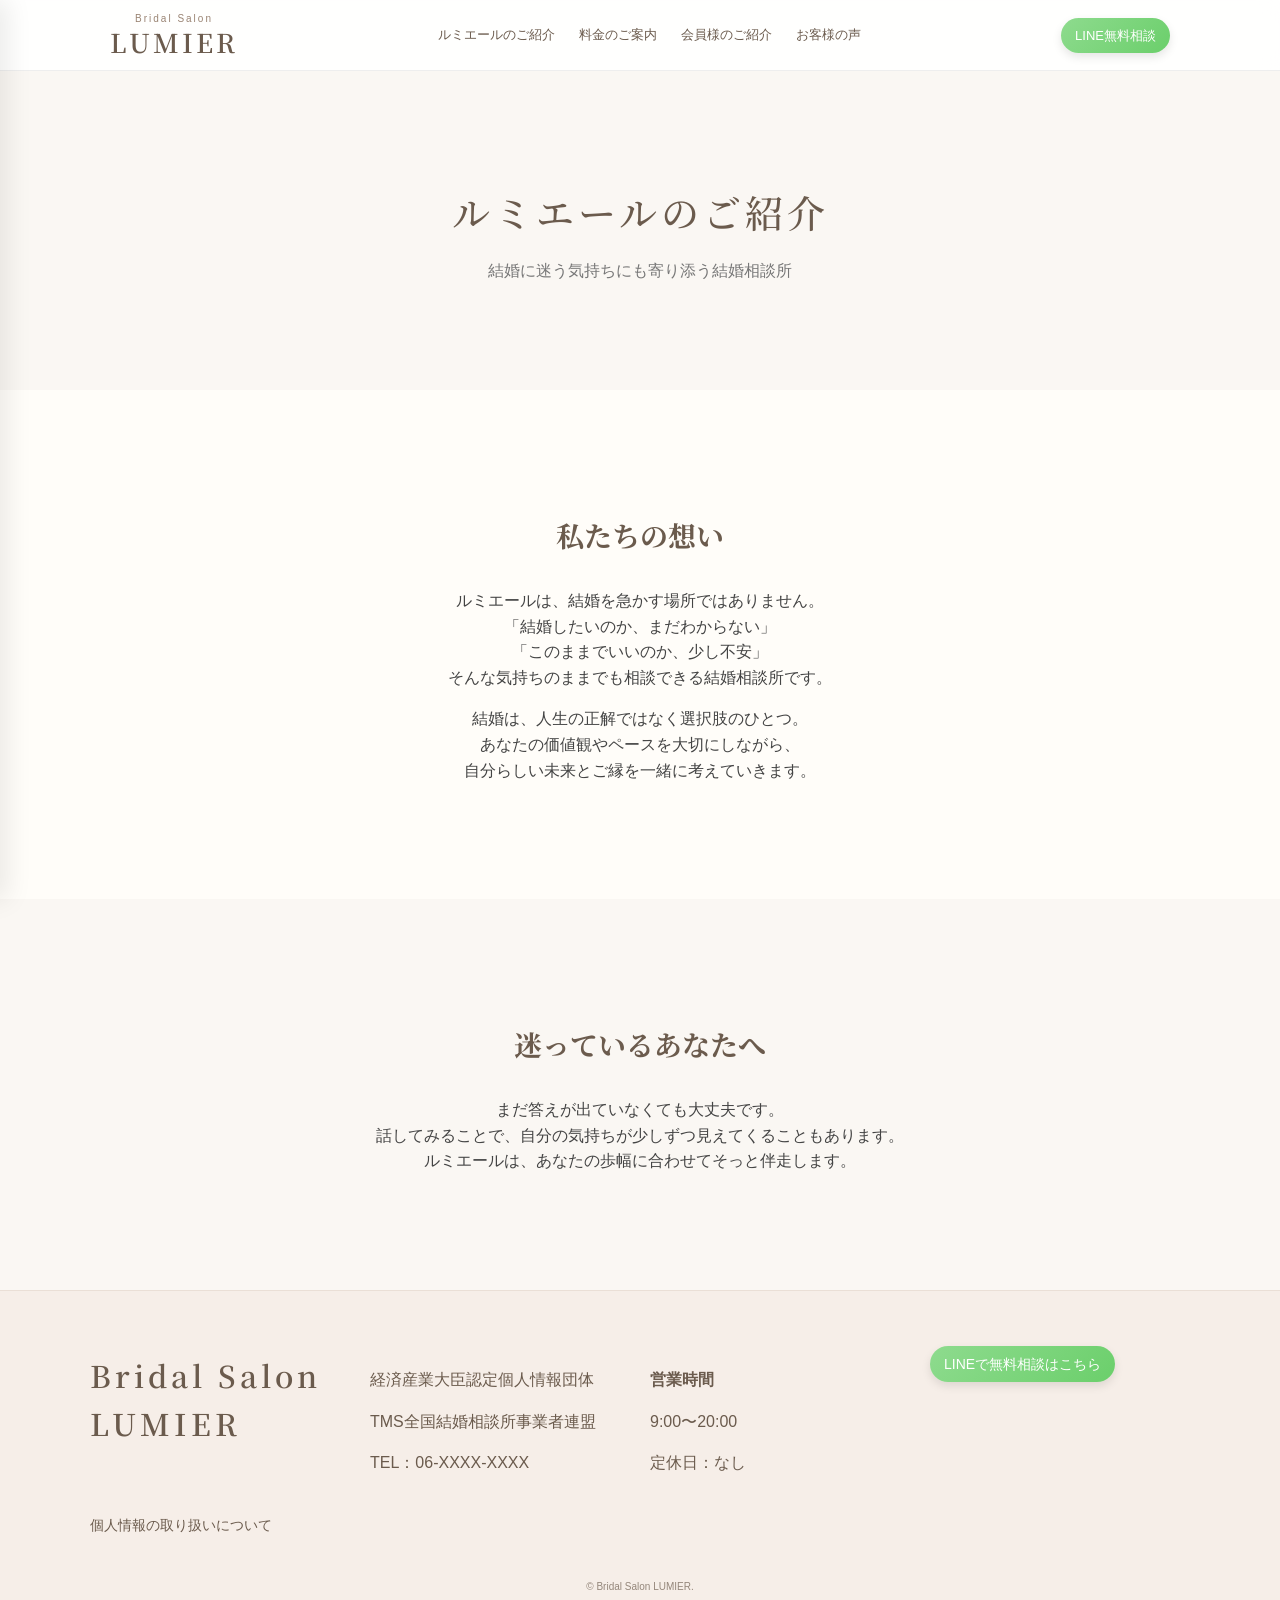
==== about/index.html @ 41b6f890 "Convert Rails app to static site" ====
<!DOCTYPE html>
<html lang="ja">
  <head>
    <meta charset="utf-8">
    <meta name="viewport" content="width=device-width, initial-scale=1">
    <title>ルミエールのご紹介 | Bridal Salon LUMIER</title>
    <meta name="description" content="Bridal Salon LUMIERの想いと、結婚に迷う気持ちにも寄り添うサポートをご紹介します。">
    <link rel="preconnect" href="https://fonts.googleapis.com">
    <link rel="preconnect" href="https://fonts.gstatic.com" crossorigin>
    <link href="https://fonts.googleapis.com/css2?family=Noto+Serif+JP:wght@400;600&family=Inter:wght@300;400;600&display=swap" rel="stylesheet">
    <link rel="stylesheet" href="/assets/styles.css">
  </head>
  <body>
    <header class="header">
      <div class="container">
        <button class="menu-toggle" id="menu-toggle" aria-label="メニューを開く">☰</button>
        <a href="/" class="logo"><span>Bridal Salon</span>LUMIER</a>
        <nav class="pc-nav" aria-label="メインナビゲーション">
          <a href="/about/">ルミエールのご紹介</a>
          <a href="/price/">料金のご案内</a>
          <a href="#">会員様のご紹介</a>
          <a href="#">お客様の声</a>
        </nav>
        <div class="header-right">
          <a href="https://line.me/R/ti/p/@214sfchk" class="line-btn" target="_blank" rel="noopener">LINE無料相談</a>
        </div>
      </div>
      <div class="overlay" id="overlay"></div>
      <nav class="mobile-nav" id="mobile-nav" aria-label="スマホメニュー">
        <button class="menu-close" id="menu-close" aria-label="メニューを閉じる">×</button>
        <a href="/about/">ルミエールのご紹介</a>
        <a href="/price/">料金のご案内</a>
        <a href="#">会員様のご紹介</a>
        <a href="#">お客様の声</a>
        <a href="https://line.me/R/ti/p/@214sfchk">LINE相談</a>
      </nav>
    </header>

    <main>
      <section class="page-hero">
        <h1>ルミエールのご紹介</h1>
        <p>結婚に迷う気持ちにも寄り添う結婚相談所</p>
      </section>

      <section>
        <h2>私たちの想い</h2>
        <p>
          ルミエールは、結婚を急かす場所ではありません。<br>
          「結婚したいのか、まだわからない」<br>
          「このままでいいのか、少し不安」<br>
          そんな気持ちのままでも相談できる結婚相談所です。
        </p>
        <p>
          結婚は、人生の正解ではなく選択肢のひとつ。<br>
          あなたの価値観やペースを大切にしながら、<br>
          自分らしい未来とご縁を一緒に考えていきます。
        </p>
      </section>

      <section class="gray">
        <h2>迷っているあなたへ</h2>
        <p>
          まだ答えが出ていなくても大丈夫です。<br>
          話してみることで、自分の気持ちが少しずつ見えてくることもあります。<br>
          ルミエールは、あなたの歩幅に合わせてそっと伴走します。
        </p>
      </section>
    </main>

    <footer class="footer">
      <div class="footer-container">
        <div class="footer-logo">Bridal Salon LUMIER</div>
        <div class="footer-info">
          <p>経済産業大臣認定個人情報団体</p>
          <p>TMS全国結婚相談所事業者連盟</p>
          <p>TEL：06-XXXX-XXXX</p>
        </div>
        <div class="footer-hours">
          <p><strong>営業時間</strong></p>
          <p>9:00〜20:00</p>
          <p>定休日：なし</p>
        </div>
        <div class="footer-line">
          <a href="https://line.me/R/ti/p/@214sfchk" class="line-btn" target="_blank" rel="noopener">LINEで無料相談はこちら</a>
        </div>
        <div class="footer-links">
          <a href="/privacy/">個人情報の取り扱いについて</a>
        </div>
      </div>
      <div class="footer-bottom">
        <small>© Bridal Salon LUMIER.</small>
      </div>
    </footer>
    <script src="/assets/site.js" defer></script>
  </body>
</html>
---- assets/styles.css ----
/* =====================
   ベース
===================== */
* {
  box-sizing: border-box;
}

body {
  margin: 0;
  font-family: "Helvetica Neue", Arial, sans-serif;
  color: #444;
  line-height: 1.6;
  background: #fffdf9;
  overflow-x: hidden;
}

a {
  text-decoration: none;
  color: inherit;
}

.text-chunk {
  display: inline-block;
}

/* =====================
   ヘッダー
===================== */
.header {
  position: fixed;
  top: 0;
  width: 100%;
  background: rgba(255,255,255,0.9);
  backdrop-filter: blur(10px);
  border-bottom: 1px solid #eee;
  z-index: 1000;
}

.container {
  max-width: 1100px;
  margin: 0 auto;
  display: flex;
  align-items: center;
  justify-content: space-between;
  height: 70px;
  padding: 0 20px;
}

/* ロゴ */
.logo {
  display: flex;
  flex-direction: column;
  align-items: center;
  font-family: "Noto Serif JP", "Yu Mincho", "Hiragino Mincho ProN", serif;
  font-size: 26px;
  font-weight: 600;
  letter-spacing: 3px;
  line-height: 1.1;
  color: #6b5b4d;
  white-space: nowrap;
}

.logo span {
  margin-bottom: 4px;
  font-family: "Helvetica Neue", Arial, sans-serif;
  font-size: 10px;
  font-weight: 500;
  letter-spacing: 2px;
  color: #9a8473;
}

/* PCナビ */
.pc-nav {
  display: flex;
}

.pc-nav a {
  margin: 0 12px;
  font-size: 13px;
  color: #6b5b4d;
  transition: 0.3s;
}

.pc-nav a:hover {
  color: #b89b74;
}

/* LINEボタン */
.line-btn {
  background: linear-gradient(135deg, #8edb8e, #6bcf6b);
  color: #fff;
  padding: 10px 14px;
  border-radius: 20px;
  font-size: 13px;
  box-shadow: 0 4px 10px rgba(0,0,0,0.1);
}

/* =====================
   ハンバーガー
===================== */
.menu-toggle {
  display: none;
  font-size: 26px;
  color: #6b5b4d;
  background: none;
  border: none;
  cursor: pointer;
}

/* =====================
   スマホメニュー
===================== */
.mobile-nav {
  position: fixed;
  top: 0;
  left: -260px;
  width: 260px;
  height: 100vh;
  background: #fffdf9;
  padding: 80px 20px;
  display: flex;
  flex-direction: column;
  gap: 20px;
  transition: 0.3s;
  z-index: 1001;
  box-shadow: 8px 0 24px rgba(0,0,0,0.08);
}

.mobile-nav a {
  font-size: 16px;
  color: #444;
}

.mobile-nav.active {
  left: 0;
}

/* 閉じるボタン */
.menu-close {
  position: absolute;
  top: 22px;
  right: 22px;
  width: 36px;
  height: 36px;
  border: none;
  background: none;
  color: #6b5b4d;
  font-size: 30px;
  line-height: 1;
  cursor: pointer;
}

/* 背景 */
.overlay {
  position: fixed;
  top: 0;
  left: 0;
  width: 100%;
  height: 100%;
  background: rgba(0,0,0,0.3);
  display: none;
  z-index: 1000;
}

.overlay.active {
  display: block;
}

/* =====================
   ヒーロー
===================== */
.hero {
  position: relative;
  height: calc(100vh - 70px);
  margin-top: 70px;
  display: flex;
  align-items: center;
  justify-content: center;
  text-align: center;
  color: #fff;
  overflow: hidden;
}

.hero::before {
  content: "";
  position: absolute;
  inset: 0;
  background: linear-gradient(
    90deg,
    rgba(255, 255, 255, 0.28),
    rgba(255, 255, 255, 0.08)
  );
  z-index: 1;
}

.hero::after {
  content: "";
  position: absolute;
  inset: 0;
  background-image: var(--hero-image);
  background-size: cover;
  background-position: center;
  filter: brightness(0.86) saturate(0.94);
  transform: scale(1.02);
  animation: heroImageGlow 2.8s ease-out forwards;
  z-index: 0;
}

.hero-content {
  position: relative;
  z-index: 2;
  padding: 40px;
  border-radius: 12px;
}

@keyframes heroImageGlow {
  from {
    filter: brightness(0.86) saturate(0.94);
    opacity: 0.88;
  }

  to {
    filter: brightness(1) saturate(1);
    opacity: 1;
  }
}

@media (prefers-reduced-motion: reduce) {
  .hero::after {
    animation: none;
  }
}

.hero h1 {
  font-family: 'Noto Serif JP', serif;
  font-size: 46px;
  font-weight: 500;
  letter-spacing: 6px;
  line-height: 1.6;
  margin-bottom: 10px;
  text-shadow: 0 3px 12px rgba(0,0,0,0.25);
}

.hero p {
  font-family: 'Noto Serif JP', serif;
  font-size: 18px;
  letter-spacing: 3px;
  margin-top: 20px;
  opacity: 0.95;
  text-shadow: 0 2px 8px rgba(0,0,0,0.25);
}

/* ボタン */
.btn {
  display: inline-block;
  margin-top: 30px;

  /* 透明感グラデーション */
  background: linear-gradient(135deg, rgba(255,182,193,0.7), rgba(255,220,230,0.7));

  color: #fff;
  padding: 12px 28px;
  border-radius: 999px;
  font-size: 16px;
  letter-spacing: 1px;

  /* ふんわり感 */
  backdrop-filter: blur(6px);
  border: 1px solid rgba(255,255,255,0.4);

  box-shadow: 0 8px 20px rgba(255,182,193,0.25);
  transition: 0.3s;
}

.btn:hover {
  transform: translateY(-2px);
  background: linear-gradient(135deg, rgba(255,182,193,0.9), rgba(255,220,230,0.9));
}

/* =====================
   セクション
===================== */
section {
  padding: 100px 20px;
  text-align: center;
}

.gray {
  background: #faf7f3;
}

h2 {
  font-family: 'Noto Serif JP', serif;
  font-size: 28px;
  margin-bottom: 30px;
  color: #6b5b4d;
}

/* =====================
   フロー
===================== */
.flow-container {
  display: grid;
  grid-template-columns: repeat(3, 1fr);
  gap: 30px;
  max-width: 1100px;
  margin: 0 auto;
}

.flow-item {
  background: #fff;
  padding: 16px 16px 25px;
  border-radius: 12px;
  box-shadow: 0 8px 20px rgba(0,0,0,0.05);
  text-align: left;
  overflow: hidden;
}

.flow-image {
  display: block;
  width: 100%;
  aspect-ratio: 16 / 10;
  object-fit: cover;
  border-radius: 10px;
  margin-bottom: 20px;
}

.flow-number {
  width: 36px;
  height: 36px;
  background: rgba(255, 182, 193, 0.8);
  color: #fff;
  border-radius: 50%;
  display: flex;
  align-items: center;
  justify-content: center;
  margin-bottom: 15px;
  font-weight: bold;
}

/* =====================
   フッター
===================== */
.footer {
  background: #f6eee8;
  color: #6b5b4d;
  padding: 60px 20px 20px;
  border-top: 1px solid #eadfd6;
}

.footer-container {
  display: grid;
  grid-template-columns: repeat(4, 1fr);
  gap: 20px;
  max-width: 1100px;
  margin: 0 auto;
}

.footer-logo {
  font-family: "Noto Serif JP", "Yu Mincho", "Hiragino Mincho ProN", serif;
  font-size: 30px;
  font-weight: 600;
  letter-spacing: 4px;
  color: #6b5b4d;
}

.footer p {
  color: #6b5b4d;
}

.footer a {
  color: #6b5b4d;
  font-size: 14px;
}

.footer .line-btn {
  color: #fff;
}

.footer-bottom {
  text-align: center;
  margin-top: 40px;
  font-size: 12px;
  color: #6b5b4d;
  opacity: 0.7;
}

/* =====================
   下層ページ
===================== */
.page-hero {
  padding: 150px 20px 90px;
  background: #faf7f3;
  text-align: center;
}

.page-hero h1 {
  font-family: 'Noto Serif JP', serif;
  font-size: 38px;
  font-weight: 500;
  color: #6b5b4d;
  letter-spacing: 4px;
  margin-bottom: 16px;
}

.page-hero p {
  color: #777;
  font-size: 16px;
}

/* =====================
   料金ページ
===================== */
.price-section {
  max-width: 900px;
  margin: 0 auto;
}

.price-lead {
  font-size: 17px;
  color: #555;
  margin-bottom: 18px;
}

.price-list {
  max-width: 640px;
  margin: 40px auto 0;
  background: #fff;
  border: 1px solid #eadfd6;
  border-radius: 14px;
  overflow: hidden;
  box-shadow: 0 8px 20px rgba(0,0,0,0.04);
}

.price-row {
  display: flex;
  justify-content: space-between;
  gap: 20px;
  padding: 18px 24px;
  border-bottom: 1px solid #eadfd6;
  text-align: left;
}

.price-row:last-child {
  border-bottom: none;
}

.price-row span {
  color: #6b5b4d;
}

.price-row strong {
  color: #c89b5c;
  font-size: 20px;
  white-space: nowrap;
}

.price-note {
  max-width: 640px;
  margin: 18px auto 0;
  color: #777;
  font-size: 13px;
  text-align: left;
}

.option-list {
  display: grid;
  grid-template-columns: repeat(3, 1fr);
  gap: 22px;
  max-width: 1000px;
  margin: 40px auto 0;
}

.option-item {
  background: #fff;
  border: 1px solid #eadfd6;
  border-radius: 14px;
  padding: 26px 22px;
  box-shadow: 0 8px 20px rgba(0,0,0,0.04);
}

.option-item h3 {
  color: #6b5b4d;
  margin-top: 0;
  margin-bottom: 12px;
}

.option-item p {
  color: #666;
  font-size: 14px;
}

.option-item strong {
  display: block;
  margin-top: 18px;
  color: #c89b5c;
  font-size: 20px;
}

/* =====================
   個人情報ページ
===================== */
.policy {
  max-width: 900px;
  margin: 0 auto;
  padding-top: 150px;
  text-align: left;
}

.policy h1,
.policy h2 {
  text-align: center;
}

.policy h1 {
  font-family: 'Noto Serif JP', serif;
  font-size: 34px;
  font-weight: 500;
  color: #6b5b4d;
  letter-spacing: 3px;
  margin: 0 0 48px;
}

.policy ul {
  padding-left: 1.4em;
}

.policy li {
  margin-bottom: 14px;
}

.policy hr {
  border: none;
  border-top: 1px solid #eadfd6;
  margin: 56px 0;
}

/* =====================
   レスポンシブ
===================== */
@media (max-width: 768px) {

  .menu-toggle {
    display: block;
  }

  .pc-nav {
    display: none;
  }

  .flow-container {
    grid-template-columns: 1fr;
  }

  .footer-container {
    grid-template-columns: 1fr;
    text-align: center;
  }

  .hero {
    height: calc(100vh - 70px);
  }

  .hero h1 {
    font-size: 28px;
  }

  .line-btn {
    font-size: 12px;
    padding: 6px 10px;
  }

  .page-hero {
    padding: 120px 20px 70px;
  }

  .page-hero h1 {
    font-size: 30px;
  }

  .price-row {
    flex-direction: column;
    gap: 6px;
  }

  .option-list {
    grid-template-columns: 1fr;
  }

  .policy {
    padding-top: 120px;
  }

  .policy h1 {
    font-size: 28px;
    letter-spacing: 2px;
    line-height: 1.5;
  }
}

@media (max-width: 768px) {
  body {
    line-height: 1.8;
  }

  .hero-content {
    padding: 24px 18px;
  }

  .hero h1 {
    font-size: 28px;
    letter-spacing: 3px;
    line-height: 1.5;
  }

  .hero p {
    font-size: 14px;
    letter-spacing: 1.5px;
    line-height: 1.8;
  }

  section {
    padding: 70px 20px;
  }

  h2 {
    font-size: 24px;
    line-height: 1.6;
  }

  section p {
    font-size: 15px;
    line-height: 1.9;
  }

  #about p {
    max-width: 340px;
    margin-right: auto;
    margin-left: auto;
  }

  .flow-item p {
    line-break: strict;
    overflow-wrap: break-word;
  }

  .page-hero h1 {
    font-size: 28px;
    letter-spacing: 2px;
    line-height: 1.5;
  }

  .page-hero p {
    font-size: 14px;
    line-height: 1.8;
  }
}
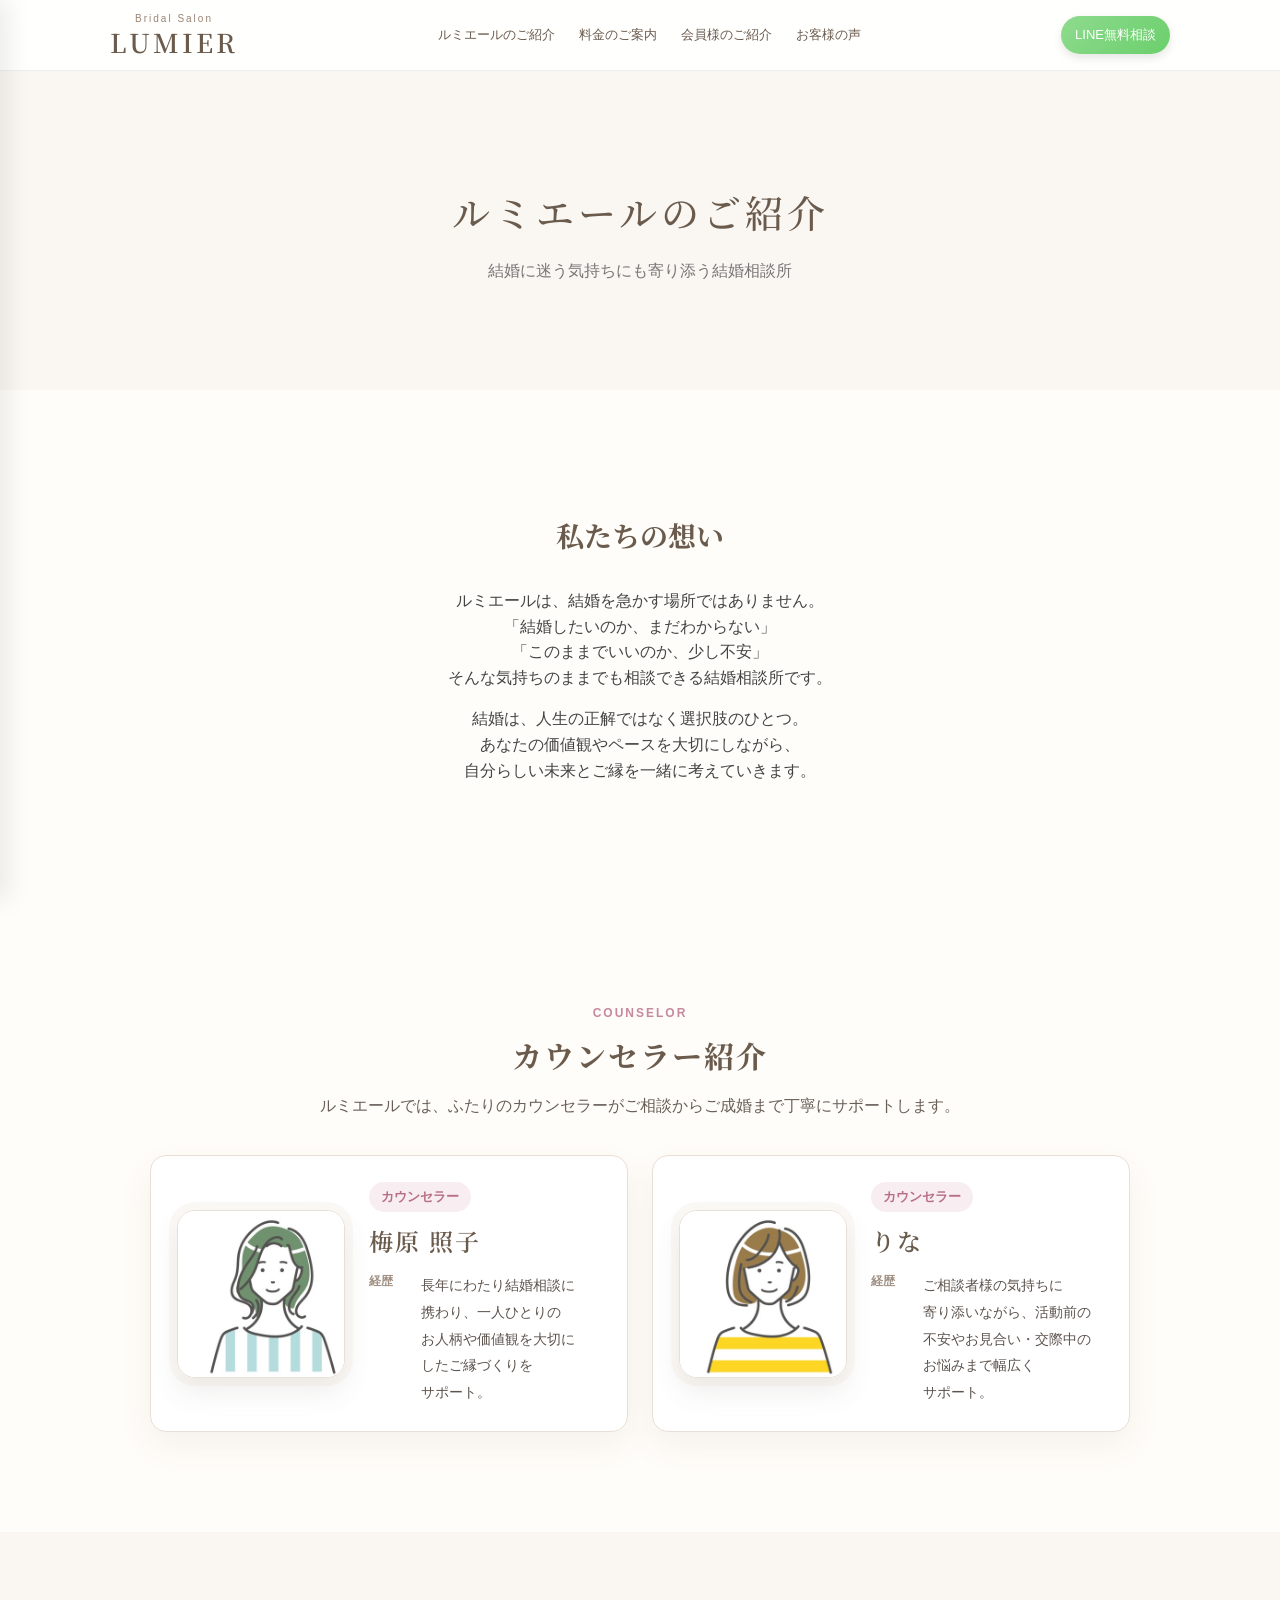
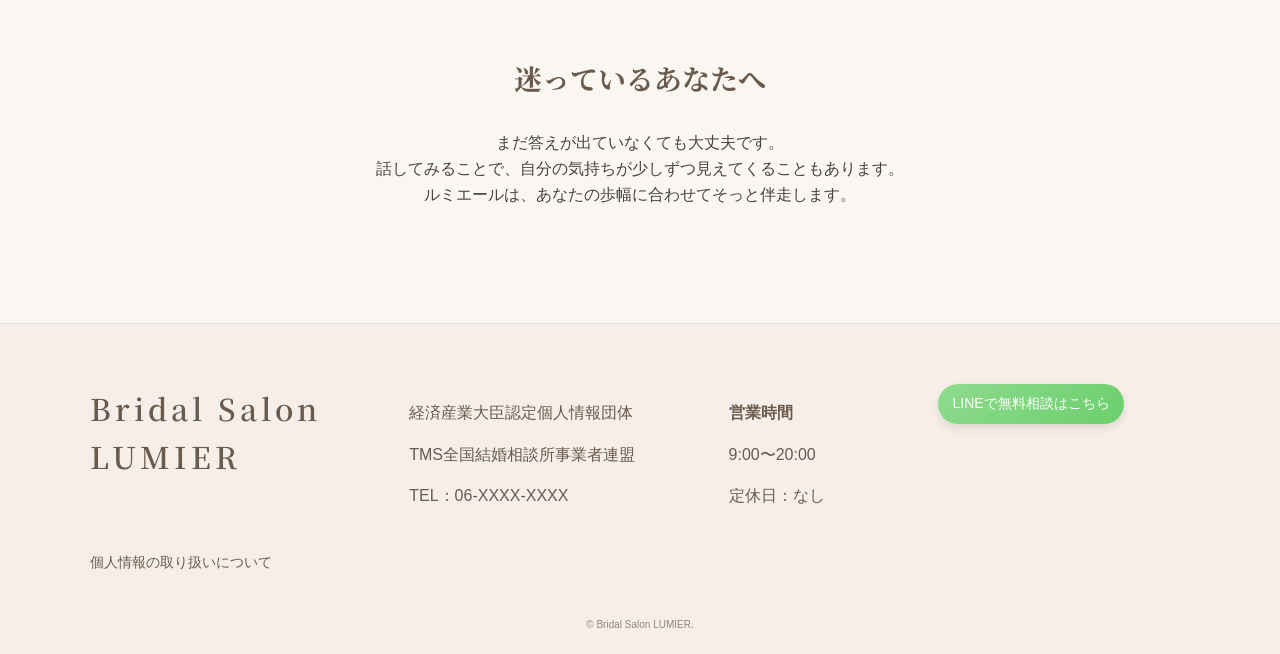
==== commit 40fda437: "index" ====
--- a/about/index.html
+++ b/about/index.html
@@ -18,8 +18,8 @@
         <nav class="pc-nav" aria-label="メインナビゲーション">
           <a href="/about/">ルミエールのご紹介</a>
           <a href="/price/">料金のご案内</a>
-          <a href="#">会員様のご紹介</a>
-          <a href="#">お客様の声</a>
+          <a href="/members/">会員様のご紹介</a>
+          <a href="/voices/">お客様の声</a>
         </nav>
         <div class="header-right">
           <a href="https://line.me/R/ti/p/@214sfchk" class="line-btn" target="_blank" rel="noopener">LINE無料相談</a>
@@ -30,8 +30,8 @@
         <button class="menu-close" id="menu-close" aria-label="メニューを閉じる">×</button>
         <a href="/about/">ルミエールのご紹介</a>
         <a href="/price/">料金のご案内</a>
-        <a href="#">会員様のご紹介</a>
-        <a href="#">お客様の声</a>
+        <a href="/members/">会員様のご紹介</a>
+        <a href="/voices/">お客様の声</a>
         <a href="https://line.me/R/ti/p/@214sfchk">LINE相談</a>
       </nav>
     </header>
@@ -39,7 +39,7 @@
     <main>
       <section class="page-hero">
         <h1>ルミエールのご紹介</h1>
-        <p>結婚に迷う気持ちにも寄り添う結婚相談所</p>
+        <p><span class="text-chunk">結婚に迷う気持ちにも寄り添う</span><span class="text-chunk">結婚相談所</span></p>
       </section>
 
       <section>
@@ -55,6 +55,44 @@
           あなたの価値観やペースを大切にしながら、<br>
           自分らしい未来とご縁を一緒に考えていきます。
         </p>
+      </section>
+
+      <section class="staff-section">
+        <div class="section-heading staff-heading">
+          <span class="section-kicker">Counselor</span>
+          <h2>カウンセラー紹介</h2>
+          <p>
+            <span class="text-chunk">ルミエールでは、ふたりのカウンセラーが</span><span class="text-chunk">ご相談からご成婚まで丁寧にサポートします。</span>
+          </p>
+        </div>
+        <div class="staff-grid">
+          <article class="staff-card">
+            <img src="/assets/images/members/female-03.jpg" alt="梅原照子" class="staff-photo">
+            <div class="staff-copy">
+              <p class="staff-role">カウンセラー</p>
+              <h3>梅原 照子</h3>
+              <dl class="staff-career">
+                <div>
+                  <dt>経歴</dt>
+                  <dd>長年にわたり結婚相談に携わり、一人ひとりのお人柄や価値観を大切にしたご縁づくりをサポート。</dd>
+                </div>
+              </dl>
+            </div>
+          </article>
+          <article class="staff-card">
+            <img src="/assets/images/members/female-01.jpg" alt="りな" class="staff-photo">
+            <div class="staff-copy">
+              <p class="staff-role">カウンセラー</p>
+              <h3>りな</h3>
+              <dl class="staff-career">
+                <div>
+                  <dt>経歴</dt>
+                  <dd>ご相談者様の気持ちに寄り添いながら、活動前の不安やお見合い・交際中のお悩みまで幅広くサポート。</dd>
+                </div>
+              </dl>
+            </div>
+          </article>
+        </div>
       </section>
 
       <section class="gray">
@@ -91,6 +129,6 @@
         <small>© Bridal Salon LUMIER.</small>
       </div>
     </footer>
-    <script src="/assets/site.js" defer></script>
+    <script src="../assets/site.js" defer></script>
   </body>
 </html>
--- a/assets/styles.css
+++ b/assets/styles.css
@@ -10,6 +10,8 @@
   font-family: "Helvetica Neue", Arial, sans-serif;
   color: #444;
   line-height: 1.6;
+  line-break: strict;
+  word-break: auto-phrase;
   background: #fffdf9;
   overflow-x: hidden;
 }
@@ -21,6 +23,11 @@
 
 .text-chunk {
   display: inline-block;
+}
+
+.text-keep {
+  display: inline-block;
+  white-space: nowrap;
 }
 
 /* =====================
@@ -85,13 +92,23 @@
   color: #b89b74;
 }
 
+.pc-nav a[aria-current="page"] {
+  color: #c68a9d;
+  font-weight: 600;
+}
+
 /* LINEボタン */
 .line-btn {
+  display: inline-flex;
+  align-items: center;
+  justify-content: center;
   background: linear-gradient(135deg, #8edb8e, #6bcf6b);
   color: #fff;
   padding: 10px 14px;
   border-radius: 20px;
   font-size: 13px;
+  line-height: 1.4;
+  white-space: nowrap;
   box-shadow: 0 4px 10px rgba(0,0,0,0.1);
 }
 
@@ -131,6 +148,11 @@
   color: #444;
 }
 
+.mobile-nav a[aria-current="page"] {
+  color: #c68a9d;
+  font-weight: 600;
+}
+
 .mobile-nav.active {
   left: 0;
 }
@@ -263,6 +285,7 @@
   border-radius: 999px;
   font-size: 16px;
   letter-spacing: 1px;
+  white-space: nowrap;
 
   /* ふんわり感 */
   backdrop-filter: blur(6px);
@@ -350,8 +373,8 @@
 
 .footer-container {
   display: grid;
-  grid-template-columns: repeat(4, 1fr);
-  gap: 20px;
+  grid-template-columns: 1.35fr 1.35fr 0.85fr 1.15fr;
+  gap: 24px;
   max-width: 1100px;
   margin: 0 auto;
 }
@@ -371,6 +394,14 @@
 .footer a {
   color: #6b5b4d;
   font-size: 14px;
+}
+
+.footer-links {
+  grid-column: 1 / -1;
+}
+
+.footer-links a {
+  white-space: nowrap;
 }
 
 .footer .line-btn {
@@ -406,6 +437,108 @@
 .page-hero p {
   color: #777;
   font-size: 16px;
+}
+
+/* =====================
+   ルミエールのご紹介
+===================== */
+.staff-section {
+  background: #fffdf9;
+  text-align: left;
+}
+
+.section-heading.staff-heading {
+  max-width: 980px;
+  text-align: center;
+}
+
+.staff-heading p {
+  margin: 12px 0 0;
+  color: #6a5f58;
+  line-height: 1.9;
+}
+
+.staff-grid {
+  display: grid;
+  grid-template-columns: repeat(2, minmax(0, 1fr));
+  gap: 24px;
+  max-width: 980px;
+  margin: 0 auto;
+}
+
+.staff-card {
+  display: grid;
+  grid-template-columns: 168px minmax(0, 1fr);
+  gap: 24px;
+  align-items: center;
+  padding: 26px;
+  background: #fff;
+  border: 1px solid #eadfd6;
+  border-radius: 16px;
+  box-shadow: 0 14px 34px rgba(107, 91, 77, 0.07);
+}
+
+.staff-photo {
+  display: block;
+  width: 168px;
+  aspect-ratio: 1;
+  object-fit: cover;
+  object-position: center;
+  border: 1px solid #eadfd6;
+  border-radius: 18px;
+  box-shadow:
+    0 14px 28px rgba(107, 91, 77, 0.1),
+    0 0 0 8px rgba(250, 247, 243, 0.72);
+}
+
+.staff-copy {
+  min-width: 0;
+}
+
+.staff-role {
+  display: inline-flex;
+  align-items: center;
+  min-height: 30px;
+  margin: 0 0 10px;
+  padding: 4px 12px;
+  background: #f8edf1;
+  border-radius: 999px;
+  color: #b66f84;
+  font-size: 13px;
+  font-weight: 600;
+}
+
+.staff-copy h3 {
+  margin: 0 0 12px;
+  color: #6b5b4d;
+  font-family: 'Noto Serif JP', serif;
+  font-size: 24px;
+  font-weight: 600;
+  letter-spacing: 2px;
+}
+
+.staff-career {
+  margin: 0;
+}
+
+.staff-career div {
+  display: grid;
+  grid-template-columns: 42px minmax(0, 1fr);
+  gap: 10px;
+  align-items: start;
+}
+
+.staff-career dt {
+  color: #a08f82;
+  font-size: 12px;
+  font-weight: 600;
+}
+
+.staff-career dd {
+  margin: 0;
+  color: #5d534d;
+  font-size: 14px;
+  line-height: 1.9;
 }
 
 /* =====================
@@ -498,6 +631,641 @@
 }
 
 /* =====================
+   お客様の声
+===================== */
+.voices-section {
+  padding-top: 70px;
+  text-align: left;
+}
+
+.voices-layout {
+  display: grid;
+  grid-template-columns: minmax(0, 1fr) 260px;
+  gap: 34px;
+  max-width: 1040px;
+  margin: 0 auto;
+  align-items: start;
+}
+
+.voices-main {
+  min-width: 0;
+}
+
+.voices-title {
+  position: relative;
+  margin-bottom: 6px;
+  padding: 0 0 22px 22px;
+  background: none;
+  border-bottom: 1px solid #eadfd6;
+  color: #6b5b4d;
+}
+
+.voices-title::before {
+  content: "";
+  position: absolute;
+  top: 4px;
+  left: 0;
+  width: 4px;
+  height: calc(100% - 24px);
+  min-height: 48px;
+  background: linear-gradient(180deg, #c68a9d, #c59a70);
+  border-radius: 999px;
+}
+
+.voices-title h2 {
+  margin: 6px 0 0;
+  color: #6b5b4d;
+  font-size: 30px;
+  letter-spacing: 2px;
+  line-height: 1.45;
+}
+
+.voices-title-mark {
+  display: inline-block;
+  color: #c68a9d;
+  font-family: "Inter", "Helvetica Neue", Arial, sans-serif;
+  font-size: 12px;
+  font-weight: 600;
+  letter-spacing: 2px;
+  line-height: 1;
+  text-transform: uppercase;
+}
+
+.voice-item {
+  display: grid;
+  grid-template-columns: 136px minmax(0, 1fr);
+  gap: 30px;
+  padding: 34px 0;
+  border-bottom: 1px dotted #d8cfc8;
+}
+
+.voice-item:last-child {
+  border-bottom: none;
+}
+
+.voice-photo {
+  display: block;
+  width: 136px;
+  aspect-ratio: 1;
+  object-fit: contain;
+  object-position: center;
+  background: #fff;
+  border: 1px solid #eadfd6;
+  border-radius: 24px;
+  padding: 12px;
+  box-shadow:
+    0 14px 28px rgba(107, 91, 77, 0.08),
+    0 0 0 8px rgba(250, 247, 243, 0.72);
+}
+
+.voice-body h3 {
+  margin: 0 0 8px;
+  color: #2f2a26;
+  font-size: 20px;
+  line-height: 1.4;
+}
+
+.voice-body p {
+  margin: 0 0 8px;
+  color: #333;
+  font-size: 15px;
+  line-height: 1.9;
+}
+
+.voices-side {
+  position: sticky;
+  top: 96px;
+}
+
+.side-banner,
+.side-consult,
+.side-trust,
+.side-number {
+  display: block;
+  margin-bottom: 14px;
+  border: 1px solid #efc9d5;
+  background: #fff;
+}
+
+.side-banner {
+  padding: 18px 20px;
+  background: linear-gradient(90deg, #f091b3, #fff5f8);
+  color: #c35f84;
+  font-family: 'Noto Serif JP', serif;
+  font-weight: 600;
+  letter-spacing: 1px;
+}
+
+.side-consult {
+  padding: 20px;
+  background: linear-gradient(135deg, #fff8fb, #f5d6e0);
+  color: #c35f84;
+  text-align: center;
+  font-weight: 700;
+}
+
+.side-consult span {
+  display: block;
+  color: #8a776a;
+  font-size: 12px;
+  font-weight: 400;
+}
+
+.side-trust {
+  padding: 24px 18px;
+  border-color: #eadfd6;
+  color: #6b5b4d;
+  text-align: center;
+}
+
+.side-trust p {
+  margin: 0 0 8px;
+  font-size: 12px;
+}
+
+.side-trust strong {
+  display: block;
+  font-size: 15px;
+  line-height: 1.5;
+}
+
+.side-number {
+  padding: 14px 16px;
+  color: #2f2a26;
+  text-align: center;
+  font-family: 'Noto Serif JP', serif;
+  font-size: 18px;
+  font-weight: 600;
+}
+
+.side-number span {
+  display: block;
+  color: #c35f84;
+  font-family: "Helvetica Neue", Arial, sans-serif;
+  font-size: 12px;
+  font-weight: 400;
+}
+
+/* =====================
+   会員様のご紹介
+===================== */
+.members-hero {
+  padding: 150px 20px 88px;
+  background:
+    linear-gradient(135deg, rgba(255, 246, 249, 0.96), rgba(250, 247, 243, 0.9)),
+    radial-gradient(circle at 84% 18%, rgba(197, 154, 112, 0.22), transparent 34%),
+    radial-gradient(circle at 10% 85%, rgba(198, 138, 157, 0.18), transparent 32%);
+  text-align: left;
+}
+
+.members-hero-inner {
+  display: grid;
+  grid-template-columns: minmax(0, 1fr) 360px;
+  gap: 44px;
+  max-width: 1100px;
+  margin: 0 auto;
+  align-items: center;
+}
+
+.members-hero-copy h1 {
+  margin: 8px 0 18px;
+  color: #6b5b4d;
+  font-family: 'Noto Serif JP', serif;
+  font-size: 42px;
+  font-weight: 500;
+  letter-spacing: 4px;
+  line-height: 1.35;
+}
+
+.members-hero-copy p {
+  max-width: 620px;
+  margin: 0;
+  color: #5f5650;
+  font-size: 16px;
+  line-height: 2;
+}
+
+.section-kicker {
+  display: inline-block;
+  color: #c68a9d;
+  font-family: "Inter", "Helvetica Neue", Arial, sans-serif;
+  font-size: 12px;
+  font-weight: 600;
+  letter-spacing: 2px;
+  text-transform: uppercase;
+}
+
+.members-hero-panel {
+  display: grid;
+  gap: 14px;
+  padding: 24px;
+  background: rgba(255,255,255,0.74);
+  border: 1px solid rgba(234, 223, 214, 0.86);
+  border-radius: 18px;
+  box-shadow: 0 22px 48px rgba(107, 91, 77, 0.1);
+  backdrop-filter: blur(12px);
+}
+
+.members-hero-panel div {
+  display: flex;
+  align-items: baseline;
+  justify-content: space-between;
+  gap: 18px;
+  padding-bottom: 14px;
+  border-bottom: 1px solid #eadfd6;
+}
+
+.members-hero-panel div:last-child {
+  padding-bottom: 0;
+  border-bottom: none;
+}
+
+.members-hero-panel span {
+  color: #8b7b70;
+  font-size: 13px;
+}
+
+.members-hero-panel strong {
+  color: #6b5b4d;
+  font-family: "Inter", "Helvetica Neue", Arial, sans-serif;
+  font-size: 34px;
+  font-weight: 600;
+  letter-spacing: 0;
+}
+
+.members-hero-panel strong span {
+  margin-left: 3px;
+  color: #6b5b4d;
+  font-family: "Helvetica Neue", Arial, sans-serif;
+  font-size: 16px;
+}
+
+.members-section {
+  padding: 88px 20px;
+  text-align: left;
+}
+
+.members-section-soft,
+.members-stats {
+  background: #faf7f3;
+}
+
+.section-heading {
+  max-width: 1100px;
+  margin: 0 auto 34px;
+  text-align: left;
+}
+
+.section-heading h2 {
+  margin: 6px 0 0;
+  font-size: 30px;
+  letter-spacing: 2px;
+}
+
+.member-grid {
+  display: grid;
+  grid-template-columns: repeat(2, minmax(0, 1fr));
+  gap: 22px;
+  max-width: 1100px;
+  margin: 0 auto;
+}
+
+.member-card {
+  display: grid;
+  grid-template-columns: 118px minmax(0, 1fr);
+  gap: 22px;
+  min-height: 218px;
+  padding: 22px;
+  background: #fff;
+  border: 1px solid #eadfd6;
+  border-radius: 16px;
+  box-shadow: 0 14px 34px rgba(107, 91, 77, 0.07);
+}
+
+.member-avatar {
+  display: block;
+  width: 118px;
+  height: 118px;
+  padding: 10px;
+  object-fit: contain;
+  object-position: center;
+  overflow: hidden;
+  border: 1px solid #eadfd6;
+  border-radius: 24px;
+  background: #fff;
+  box-shadow:
+    0 14px 28px rgba(107, 91, 77, 0.1),
+    0 0 0 8px rgba(250, 247, 243, 0.72);
+}
+
+.member-card-women .member-avatar {
+  border-color: #efdde2;
+  box-shadow:
+    0 14px 28px rgba(107, 91, 77, 0.1),
+    0 0 0 8px rgba(255, 246, 249, 0.82);
+}
+
+.member-avatar::before {
+  display: none;
+}
+
+.member-avatar::after {
+  display: none;
+}
+
+.member-content {
+  min-width: 0;
+}
+
+.member-topline {
+  display: flex;
+  align-items: center;
+  justify-content: space-between;
+  gap: 12px;
+  margin-bottom: 14px;
+}
+
+.member-topline span {
+  color: #8b7b70;
+  font-size: 13px;
+}
+
+.member-topline strong {
+  display: inline-flex;
+  align-items: center;
+  min-height: 34px;
+  padding: 4px 12px;
+  background: #f8edf1;
+  border-radius: 999px;
+  color: #b66f84;
+  font-family: "Inter", "Helvetica Neue", Arial, sans-serif;
+  font-size: 18px;
+  font-weight: 600;
+  white-space: nowrap;
+}
+
+.member-card-men .member-topline strong {
+  background: #edf7fb;
+  color: #4e93b4;
+}
+
+.member-details {
+  display: grid;
+  grid-template-columns: 1fr;
+  gap: 8px;
+  margin: 0 0 14px;
+}
+
+.member-details div {
+  display: grid;
+  grid-template-columns: 42px minmax(0, 1fr);
+  gap: 8px;
+  align-items: center;
+  padding-bottom: 8px;
+  border-bottom: 1px solid #f0e8e1;
+}
+
+.member-details dt {
+  color: #a08f82;
+  font-size: 12px;
+}
+
+.member-details dd {
+  margin: 0;
+  color: #4f4640;
+  font-size: 14px;
+  font-weight: 600;
+}
+
+.member-card p {
+  margin: 0;
+  color: #5d534d;
+  font-size: 14px;
+  line-height: 1.8;
+}
+
+.members-stats {
+  padding: 88px 20px 40px;
+  text-align: left;
+}
+
+.stats-layout {
+  display: grid;
+  grid-template-columns: minmax(0, 1.2fr) minmax(300px, 0.8fr);
+  gap: 22px;
+  max-width: 1100px;
+  margin: 0 auto;
+}
+
+.stats-summary {
+  display: grid;
+  grid-template-columns: repeat(3, minmax(0, 1fr));
+  gap: 16px;
+  max-width: 1100px;
+  margin: 0 auto 22px;
+}
+
+.stats-summary div {
+  padding: 20px 22px;
+  background: rgba(255,255,255,0.78);
+  border: 1px solid #eadfd6;
+  border-radius: 16px;
+  box-shadow: 0 12px 28px rgba(107, 91, 77, 0.06);
+}
+
+.stats-summary span,
+.data-points span {
+  display: block;
+  margin-bottom: 8px;
+  color: #9b8176;
+  font-size: 12px;
+  font-weight: 600;
+  letter-spacing: 1px;
+}
+
+.stats-summary strong {
+  color: #6b5b4d;
+  font-family: "Inter", "Helvetica Neue", Arial, sans-serif;
+  font-size: 30px;
+  font-weight: 600;
+  letter-spacing: 0;
+}
+
+.stats-summary small {
+  margin-left: 3px;
+  font-family: "Helvetica Neue", Arial, sans-serif;
+  font-size: 14px;
+}
+
+.chart-card {
+  padding: 28px;
+  background: #fff;
+  border: 1px solid #eadfd6;
+  border-radius: 16px;
+  box-shadow: 0 14px 34px rgba(107, 91, 77, 0.07);
+}
+
+.chart-card h3 {
+  margin: 0 0 24px;
+  color: #6b5b4d;
+  font-family: 'Noto Serif JP', serif;
+  font-size: 20px;
+  font-weight: 600;
+}
+
+.donut {
+  width: 180px;
+  aspect-ratio: 1;
+  margin: 0 auto 24px;
+  border-radius: 50%;
+  box-shadow: inset 0 0 0 1px rgba(107, 91, 77, 0.08);
+}
+
+.donut::after {
+  content: "";
+  display: block;
+  width: 42%;
+  aspect-ratio: 1;
+  margin: 29%;
+  background: #fff;
+  border-radius: 50%;
+  box-shadow: 0 0 0 1px rgba(234, 223, 214, 0.9);
+}
+
+.donut-area {
+  background: conic-gradient(
+    #d7a7b5 0 42.9%,
+    #a7cbd0 42.9% 66.2%,
+    #b8c9a8 66.2% 82.3%,
+    #d8b68d 82.3% 88.8%,
+    #bab2cb 88.8% 92.7%,
+    #c8c0b8 92.7% 95.1%,
+    #ead9ad 95.1% 96.9%,
+    #d0a6a1 96.9% 98.4%,
+    #c7d8c8 98.4% 99.9%,
+    #e7ded6 99.9% 100%
+  );
+}
+
+.chart-legend {
+  display: grid;
+  gap: 10px;
+  color: #5d534d;
+  font-size: 14px;
+}
+
+.chart-legend span,
+.area-list li {
+  display: flex;
+  align-items: center;
+  gap: 9px;
+}
+
+.chart-legend i,
+.area-list span {
+  width: 11px;
+  height: 11px;
+  border-radius: 50%;
+  flex: 0 0 auto;
+}
+
+.legend-men {
+  background: #a7cbd0;
+}
+
+.legend-women {
+  background: #d7a7b5;
+}
+
+.area-chart {
+  display: grid;
+  grid-template-columns: 220px minmax(0, 1fr);
+  gap: 18px;
+  align-items: center;
+}
+
+.area-chart .donut {
+  margin-bottom: 0;
+}
+
+.area-list {
+  display: grid;
+  grid-template-columns: repeat(2, minmax(0, 1fr));
+  gap: 10px 16px;
+  margin: 0;
+  padding: 0;
+  list-style: none;
+}
+
+.area-list span {
+  background: var(--legend-color);
+}
+
+.area-list li {
+  justify-content: space-between;
+  color: #5d534d;
+  font-size: 14px;
+}
+
+.area-list strong {
+  margin-left: auto;
+  color: #6b5b4d;
+  font-family: "Inter", "Helvetica Neue", Arial, sans-serif;
+  font-weight: 600;
+  white-space: nowrap;
+}
+
+.data-points {
+  display: grid;
+  gap: 14px;
+}
+
+.data-points div {
+  padding-bottom: 14px;
+  border-bottom: 1px solid #f0e8e1;
+}
+
+.data-points div:last-child {
+  padding-bottom: 0;
+  border-bottom: none;
+}
+
+.data-points strong {
+  display: block;
+  color: #6b5b4d;
+  font-family: 'Noto Serif JP', serif;
+  font-size: 18px;
+  line-height: 1.5;
+}
+
+.data-points p {
+  margin: 6px 0 0;
+  color: #71675f;
+  font-size: 13px;
+  line-height: 1.7;
+}
+
+.stats-note {
+  max-width: 1100px;
+  margin: 18px auto 0;
+  color: #8b7b70;
+  font-size: 12px;
+  text-align: right;
+}
+
+.members-cta {
+  padding: 72px 20px 96px;
+  background: #faf7f3;
+}
+
+.members-cta h2 {
+  max-width: 760px;
+  margin: 0 auto 10px;
+  font-size: 26px;
+  line-height: 1.7;
+}
+
+/* =====================
    個人情報ページ
 ===================== */
 .policy {
@@ -578,6 +1346,20 @@
     font-size: 30px;
   }
 
+  .staff-grid {
+    grid-template-columns: 1fr;
+  }
+
+  .staff-card {
+    grid-template-columns: 140px minmax(0, 1fr);
+    gap: 20px;
+    padding: 22px;
+  }
+
+  .staff-photo {
+    width: 140px;
+  }
+
   .price-row {
     flex-direction: column;
     gap: 6px;
@@ -585,6 +1367,136 @@
 
   .option-list {
     grid-template-columns: 1fr;
+  }
+
+  .voices-section {
+    padding-top: 50px;
+  }
+
+  .voices-layout {
+    grid-template-columns: 1fr;
+  }
+
+  .voices-title {
+    padding: 0 0 18px 18px;
+  }
+
+  .voices-title::before {
+    min-height: 42px;
+  }
+
+  .voices-title h2 {
+    font-size: 25px;
+  }
+
+  .voice-item {
+    grid-template-columns: 112px minmax(0, 1fr);
+    gap: 16px;
+    padding: 28px 0;
+  }
+
+  .voice-photo {
+    width: 112px;
+    padding: 10px;
+    border-radius: 22px;
+  }
+
+  .voice-body h3 {
+    font-size: 18px;
+  }
+
+  .voice-body p {
+    font-size: 14px;
+    line-height: 1.8;
+  }
+
+  .voices-side {
+    position: static;
+  }
+
+  .members-hero {
+    padding: 120px 20px 68px;
+  }
+
+  .members-hero-inner,
+  .stats-layout,
+  .stats-summary,
+  .area-chart {
+    grid-template-columns: 1fr;
+  }
+
+  .members-hero-copy h1 {
+    font-size: 32px;
+    letter-spacing: 2px;
+  }
+
+  .members-hero-panel {
+    padding: 20px;
+  }
+
+  .members-section,
+  .members-stats {
+    padding: 70px 20px;
+  }
+
+  .section-heading h2 {
+    font-size: 25px;
+    line-height: 1.5;
+  }
+
+  .member-grid {
+    grid-template-columns: 1fr;
+  }
+
+  .member-card {
+    grid-template-columns: 96px minmax(0, 1fr);
+    gap: 16px;
+    min-height: 0;
+    padding: 18px;
+  }
+
+  .member-avatar {
+    width: 96px;
+    height: 96px;
+    border-radius: 24px;
+  }
+
+  .member-avatar::before {
+    top: 18px;
+    left: 50%;
+    width: 34px;
+    height: 34px;
+  }
+
+  .member-avatar::after {
+    left: 50%;
+    bottom: -10px;
+    width: 64px;
+    height: 48px;
+  }
+
+  .member-details {
+    grid-template-columns: 1fr;
+  }
+
+  .chart-card {
+    padding: 24px 20px;
+  }
+
+  .area-chart .donut {
+    margin: 0 auto 18px;
+  }
+
+  .stats-note {
+    text-align: left;
+  }
+
+  .members-cta {
+    padding: 62px 20px 78px;
+  }
+
+  .members-cta h2 {
+    font-size: 22px;
   }
 
   .policy {
@@ -654,4 +1566,64 @@
     font-size: 14px;
     line-height: 1.8;
   }
-}
+
+  .staff-heading {
+    margin-bottom: 28px;
+  }
+
+  .staff-copy h3 {
+    font-size: 22px;
+    line-height: 1.45;
+  }
+}
+
+@media (max-width: 520px) {
+  .voice-item {
+    grid-template-columns: 1fr;
+  }
+
+  .voice-photo {
+    width: 100%;
+    max-width: 190px;
+  }
+
+  .member-card {
+    grid-template-columns: 1fr;
+  }
+
+  .staff-card {
+    grid-template-columns: 1fr;
+  }
+
+  .staff-photo {
+    width: 100%;
+    max-width: 220px;
+  }
+
+  .member-avatar {
+    width: 100%;
+    height: auto;
+    max-width: 220px;
+    aspect-ratio: 1;
+  }
+
+  .member-avatar::before {
+    top: 19%;
+    left: 50%;
+    width: 34%;
+    height: 34%;
+  }
+
+  .member-avatar::after {
+    left: 50%;
+    bottom: -7%;
+    width: 64%;
+    height: 50%;
+  }
+
+  .member-topline {
+    align-items: flex-start;
+    flex-direction: column;
+    gap: 6px;
+  }
+}
